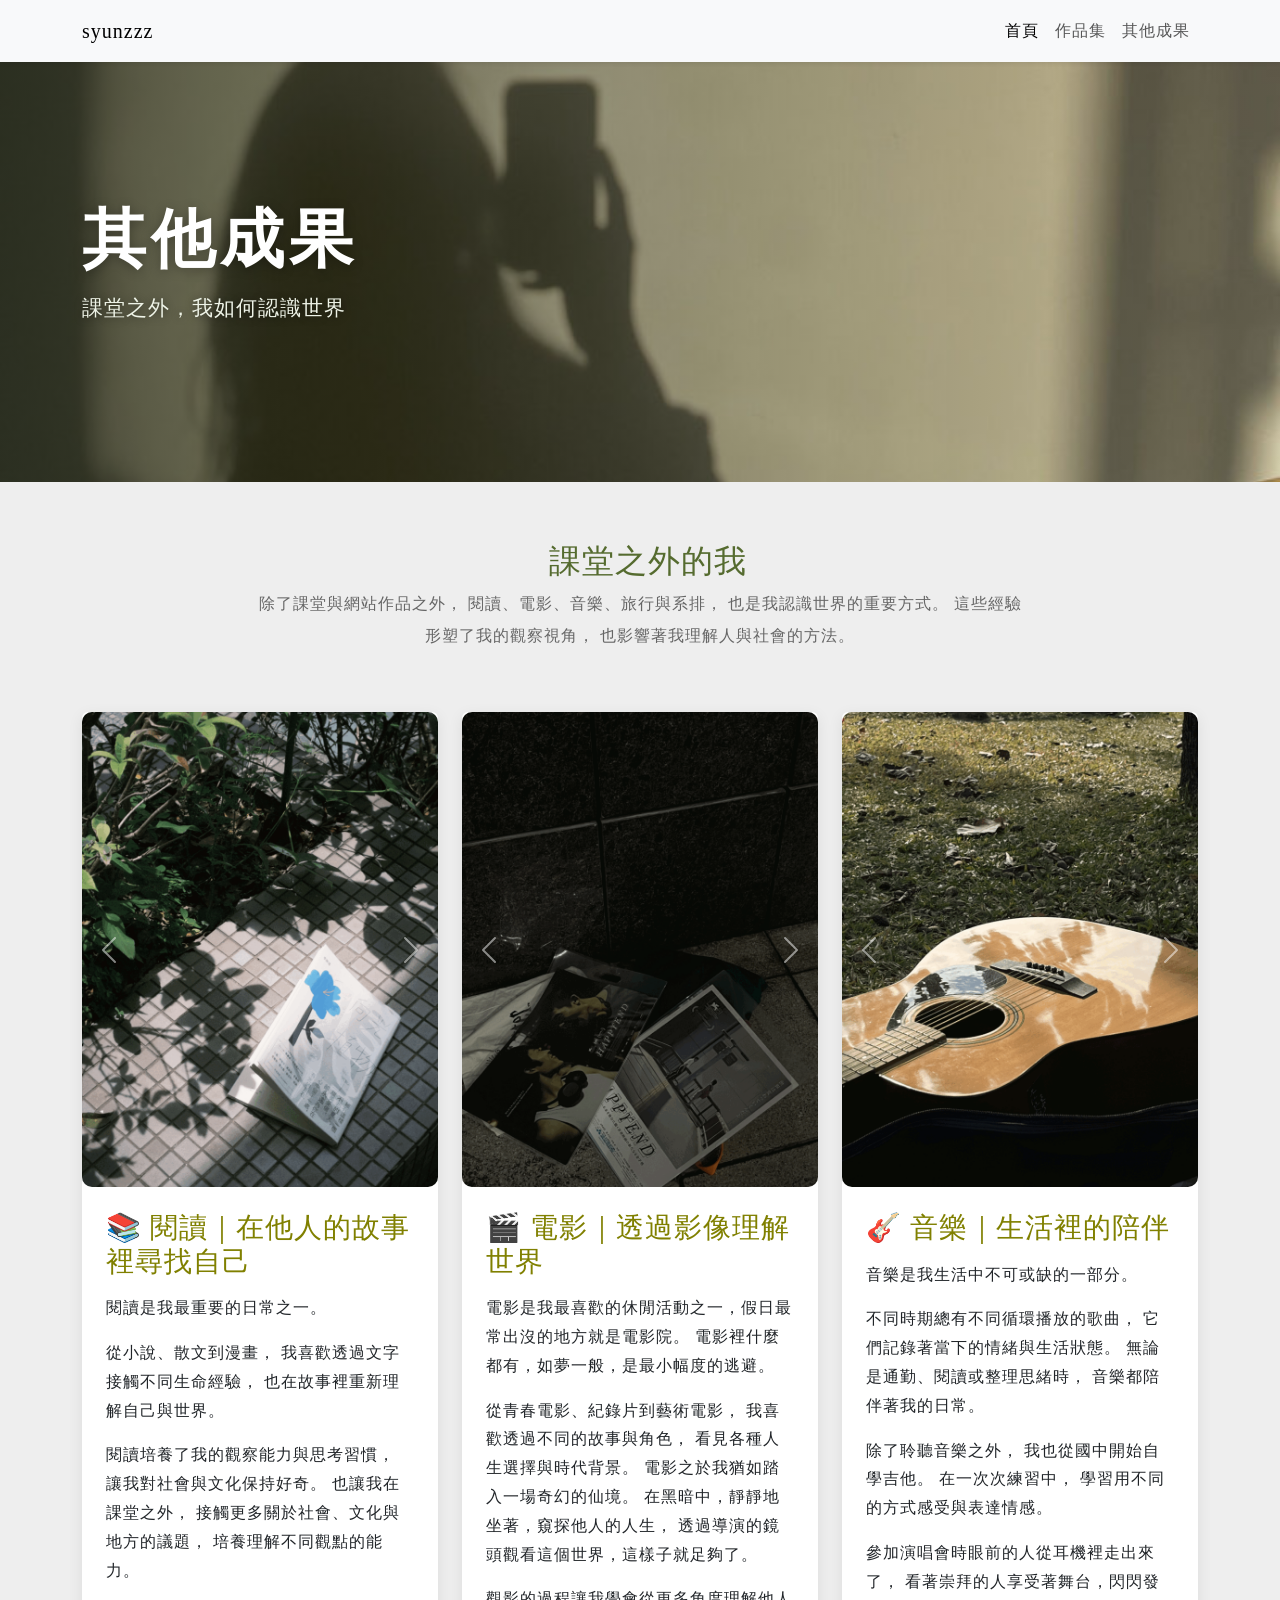
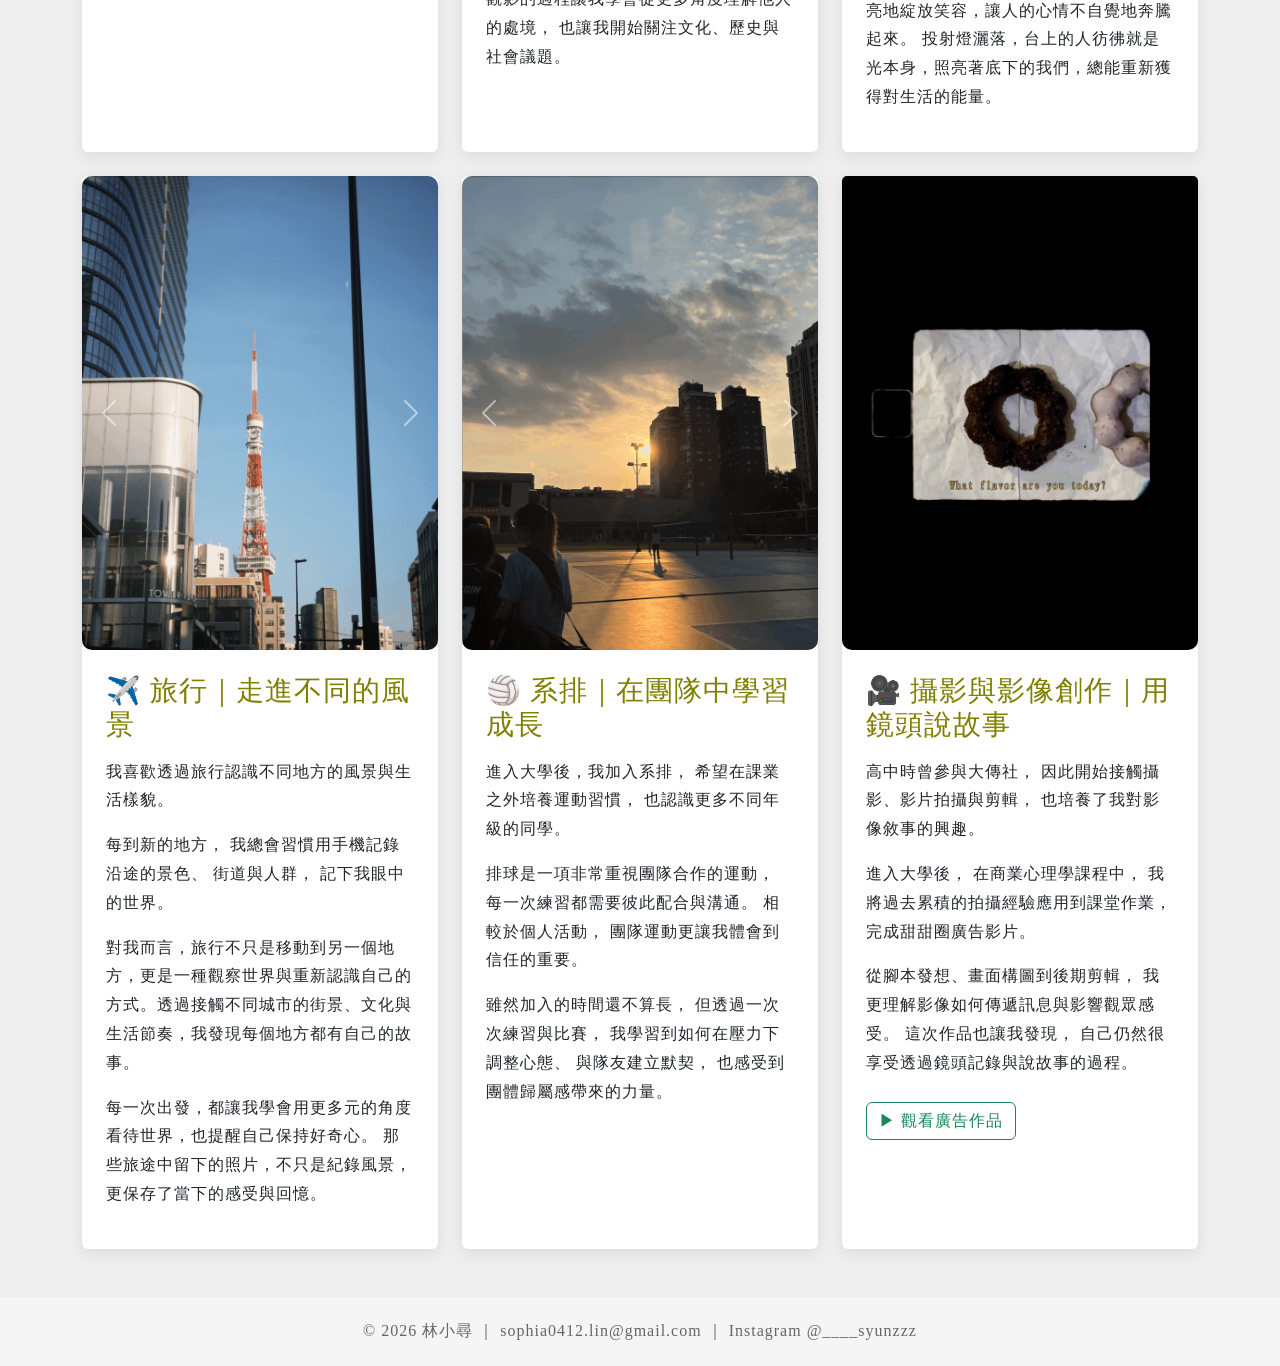
==== experience.html @ c0ab1a71 "Publish personal website" ====
<!DOCTYPE html>
<html lang="zh-TW">

<head>
    <meta charset="UTF-8">
    <meta name="viewport" content="width=device-width, initial-scale=1.0">

    <title>syunzzz</title>

    <!-- Bootstrap -->
    <link href="https://cdn.jsdelivr.net/npm/bootstrap@5.3.7/dist/css/bootstrap.min.css" rel="stylesheet">

    <!-- 自己的 CSS -->
    <link rel="stylesheet" href="./css/style.css">
</head>

<body>

    <!-- Navbar -->
    <nav class="navbar navbar-expand-lg navbar-light bg-light shadow-sm sticky-top">
        <div class="container">

            <a class="navbar-brand" href="index.html">
                syunzzz
            </a>

            <button class="navbar-toggler"
                    type="button"
                    data-bs-toggle="collapse"
                    data-bs-target="#navbarNav">

                <span class="navbar-toggler-icon"></span>

            </button>

            <div class="collapse navbar-collapse" id="navbarNav">

                <ul class="navbar-nav ms-auto">

                    <li class="nav-item">
                        <a class="nav-link active" href="index.html">
                            首頁
                        </a>
                    </li>

                    <li class="nav-item">
                        <a class="nav-link" href="portfolio.html">
                            作品集
                        </a>
                    </li>

                    <li class="nav-item">
                        <a class="nav-link" href="experience.html">
                            其他成果
                        </a>
                    </li>

                </ul>

            </div>

        </div>
    </nav>

    <!-- Hero -->
      <header class="hero">

        <div class="container">

            <h1>其他成果</h1>

            <p class="hero-text">
               課堂之外，我如何認識世界
            </p>
            

        </div>

        

    </header>


  <section class="intro-section">

    <div class="container">

        <h2>課堂之外的我</h2>

        <p>
            除了課堂與網站作品之外，
            閱讀、電影、音樂、旅行與系排，
            也是我認識世界的重要方式。

            這些經驗形塑了我的觀察視角，
            也影響著我理解人與社會的方法。
        </p>

    </div>

</section>
<main class="container my-5">
    

    <div class="row g-4">

   <div class="col-12 col-md-6">

<div class="card h-100">

<div id="bookCarousel"
     class="carousel slide"
     data-bs-ride="carousel">

<div class="carousel-inner">

<div class="carousel-item active">
<img src="./images/book1.png" class="d-block w-100">
</div>

<div class="carousel-item">
<img src="./images/book2.png" class="d-block w-100">
</div>

<div class="carousel-item">
<img src="./images/book3.png" class="d-block w-100">
</div>

<div class="carousel-item">
<img src="./images/book4.png" class="d-block w-100">
</div>

<div class="carousel-item">
<img src="./images/book5.png" class="d-block w-100">
</div>

<div class="carousel-item">
<img src="./images/book6.png" class="d-block w-100">
</div>

</div>

<button class="carousel-control-prev"
type="button"
data-bs-target="#bookCarousel"
data-bs-slide="prev">

<span class="carousel-control-prev-icon"></span>

</button>

<button class="carousel-control-next"
type="button"
data-bs-target="#bookCarousel"
data-bs-slide="next">

<span class="carousel-control-next-icon"></span>

</button>

</div>

<div class="card-body">

<h3>📚 閱讀｜在他人的故事裡尋找自己</h3>

<p>
閱讀是我最重要的日常之一。
</p>

<p>
從小說、散文到漫畫，
我喜歡透過文字接觸不同生命經驗，
也在故事裡重新理解自己與世界。
</p>

<p>
閱讀培養了我的觀察能力與思考習慣，
讓我對社會與文化保持好奇。
也讓我在課堂之外，
接觸更多關於社會、文化與地方的議題，
培養理解不同觀點的能力。
</p>

</div>

</div>

</div>
        <!-- 電影 Card -->
<div class="col-12 col-md-6">

    <div class="card h-100">

        <div id="movieCarousel" class="carousel slide"data-bs-ride="carousel">

            <div class="carousel-inner">

                <div class="carousel-item active">
                    <img src="./images/movie1.png" class="d-block w-100" alt="電影照片1">
                </div>

                <div class="carousel-item">
                    <img src="./images/movie2.png" class="d-block w-100" alt="電影照片2">
                </div>

                <div class="carousel-item">
                    <img src="./images/movie3.png" class="d-block w-100" alt="電影照片3">
                </div>

                <div class="carousel-item">
                    <img src="./images/movie4.png" class="d-block w-100" alt="電影照片4">
                </div>

                <div class="carousel-item">
                    <img src="./images/movie5.png" class="d-block w-100" alt="電影照片5">
                </div>

                <div class="carousel-item">
                    <img src="./images/movie6.png" class="d-block w-100" alt="電影照片6">
                </div>

                <div class="carousel-item">
                    <img src="./images/movie7.png" class="d-block w-100" alt="電影照片6">
                </div>

            </div>

            <button class="carousel-control-prev"
                    type="button"
                    data-bs-target="#movieCarousel"
                    data-bs-slide="prev">

                <span class="carousel-control-prev-icon"></span>

            </button>

            <button class="carousel-control-next"
                    type="button"
                    data-bs-target="#movieCarousel"
                    data-bs-slide="next">

                <span class="carousel-control-next-icon"></span>

            </button>

        </div>

        <div class="card-body">

            <h3>🎬 電影｜透過影像理解世界</h3>

            <p>
                電影是我最喜歡的休閒活動之一，假日最常出沒的地方就是電影院。
                電影裡什麼都有，如夢一般，是最小幅度的逃避。
            </p>

            <p>
                從青春電影、紀錄片到藝術電影，
                我喜歡透過不同的故事與角色，
                看見各種人生選擇與時代背景。
                電影之於我猶如踏入一場奇幻的仙境。
                在黑暗中，靜靜地坐著，窺探他人的人生，
                透過導演的鏡頭觀看這個世界，這樣子就足夠了。
            </p>

            <p>
                觀影的過程讓我學會從更多角度理解他人的處境，
                也讓我開始關注文化、歷史與社會議題。
            </p>

        </div>

    </div>

</div>

       <!-- 音樂 Card -->
<div class="col-12 col-md-6">

    <div class="card h-100">

        <div id="musicCarousel" class="carousel slide"data-bs-ride="carousel">

            <div class="carousel-inner">

                <div class="carousel-item active">
                    <img src="./images/music1.png" class="d-block w-100" alt="音樂照片1">
                </div>

                <div class="carousel-item">
                    <img src="./images/music2.png" class="d-block w-100" alt="音樂照片2">
                </div>

                <div class="carousel-item">
                    <img src="./images/music3.png" class="d-block w-100" alt="音樂照片3">
                </div>

                <div class="carousel-item">
                    <img src="./images/music4.png" class="d-block w-100" alt="音樂照片4">
                </div>

                <div class="carousel-item">
                    <img src="./images/music5.png" class="d-block w-100" alt="音樂照片5">
                </div>

                <div class="carousel-item">
                    <img src="./images/music6.png" class="d-block w-100" alt="音樂照片6">
                </div>

            </div>

            <button class="carousel-control-prev"
                    type="button"
                    data-bs-target="#musicCarousel"
                    data-bs-slide="prev">

                <span class="carousel-control-prev-icon"></span>

            </button>

            <button class="carousel-control-next"
                    type="button"
                    data-bs-target="#musicCarousel"
                    data-bs-slide="next">

                <span class="carousel-control-next-icon"></span>

            </button>

        </div>

        <div class="card-body">

            <h3>🎸 音樂｜生活裡的陪伴</h3>

            <p>
                音樂是我生活中不可或缺的一部分。
            </p>

            <p>
                不同時期總有不同循環播放的歌曲，
                它們記錄著當下的情緒與生活狀態。
                無論是通勤、閱讀或整理思緒時，
                音樂都陪伴著我的日常。
            </p>

            <p>
                除了聆聽音樂之外，
                我也從國中開始自學吉他。
                在一次次練習中，
                學習用不同的方式感受與表達情感。
                </p>
                <p>
                參加演唱會時眼前的人從耳機裡走出來了，
                看著崇拜的人享受著舞台，閃閃發亮地綻放笑容，讓人的心情不自覺地奔騰起來。
                投射燈灑落，台上的人彷彿就是光本身，照亮著底下的我們，總能重新獲得對生活的能量。                      
                

            </p>

        </div>

    </div>

</div>

    <!-- 旅行 Card -->
<div class="col-12 col-md-6">

    <div class="card h-100">

        <div id="travelCarousel" class="carousel slide"data-bs-ride="carousel">

            <div class="carousel-inner">

                <div class="carousel-item active">
                    <img src="./images/travel1.png" class="d-block w-100" alt="旅行照片1">
                </div>

                <div class="carousel-item">
                    <img src="./images/travel2.png" class="d-block w-100" alt="旅行照片2">
                </div>

                <div class="carousel-item">
                    <img src="./images/travel3.png" class="d-block w-100" alt="旅行照片3">
                </div>

                <div class="carousel-item">
                    <img src="./images/travel4.png" class="d-block w-100" alt="旅行照片4">
                </div>

                <div class="carousel-item">
                    <img src="./images/travel5.png" class="d-block w-100" alt="旅行照片5">
                </div>

                <div class="carousel-item">
                    <img src="./images/travel6.png" class="d-block w-100" alt="旅行照片6">
                </div>

                <div class="carousel-item">
                    <img src="./images/travel77.png" class="d-block w-100" alt="旅行照片7">
                </div>

                <div class="carousel-item">
                    <img src="./images/travel88.png" class="d-block w-100" alt="旅行照片8">
                </div>

                <div class="carousel-item">
                    <img src="./images/travel99.png" class="d-block w-100" alt="旅行照片9">
                </div>

                <div class="carousel-item">
                    <img src="./images/travel100.png" class="d-block w-100" alt="旅行照片10">
                </div>

            </div>

            <button class="carousel-control-prev"
                    type="button"
                    data-bs-target="#travelCarousel"
                    data-bs-slide="prev">

                <span class="carousel-control-prev-icon"></span>

            </button>

            <button class="carousel-control-next"
                    type="button"
                    data-bs-target="#travelCarousel"
                    data-bs-slide="next">

                <span class="carousel-control-next-icon"></span>

            </button>

        </div>

        <div class="card-body">

            <h3>✈️ 旅行｜走進不同的風景</h3>

            <p>
                我喜歡透過旅行認識不同地方的風景與生活樣貌。
            </p>

            <p>
                每到新的地方，
                我總會習慣用手機記錄沿途的景色、
                街道與人群，
                記下我眼中的世界。
            </p>

            <p>
               對我而言，旅行不只是移動到另一個地方，更是一種觀察世界與重新認識自己的方式。透過接觸不同城市的街景、文化與生活節奏，我發現每個地方都有自己的故事。

            </p>
            <p>
                每一次出發，都讓我學會用更多元的角度看待世界，也提醒自己保持好奇心。
                那些旅途中留下的照片，不只是紀錄風景，更保存了當下的感受與回憶。

            </p>

        </div>

    </div>


</div>
<!-- 系排 Card -->
<div class="col-12 col-md-6">

    <div class="card h-100">

        <div id="volleyballCarousel" class="carousel slide"data-bs-ride="carousel">

            <div class="carousel-inner">

                <div class="carousel-item active">
                    <img src="./images/volleyball1.png"
                         class="d-block w-100"
                         alt="系排照片1">
                </div>

                <div class="carousel-item">
                    <img src="./images/volleyball2.png"
                         class="d-block w-100"
                         alt="系排照片2">
                </div>

                <div class="carousel-item">
                    <img src="./images/volleyball33.png"
                         class="d-block w-100"
                         alt="系排照片3">
                </div>

                <div class="carousel-item">
                    <img src="./images/volleyball4.png"
                         class="d-block w-100"
                         alt="系排照片4">
                </div>

            </div>

            <button class="carousel-control-prev"
                    type="button"
                    data-bs-target="#volleyballCarousel"
                    data-bs-slide="prev">

                <span class="carousel-control-prev-icon"></span>

            </button>

            <button class="carousel-control-next"
                    type="button"
                    data-bs-target="#volleyballCarousel"
                    data-bs-slide="next">

                <span class="carousel-control-next-icon"></span>

            </button>

        </div>

        <div class="card-body">

            <h3>🏐 系排｜在團隊中學習成長</h3>

            <p>
                進入大學後，我加入系排，
                希望在課業之外培養運動習慣，
                也認識更多不同年級的同學。
            </p>

            <p>
                排球是一項非常重視團隊合作的運動，
                每一次練習都需要彼此配合與溝通。
                相較於個人活動，
                團隊運動更讓我體會到信任的重要。
            </p>

            <p>
                雖然加入的時間還不算長，
                但透過一次次練習與比賽，
                我學習到如何在壓力下調整心態、
                與隊友建立默契，
                也感受到團體歸屬感帶來的力量。
                
            </p>

        </div>

    </div>

    

</div>

<!-- 攝影與影像創作 Card -->
<div class="col-lg-6">

    <div class="card h-100">

        <a href="https://youtu.be/96u1n-49oIw"
           target="_blank">

            <img src="./images/donut.png"
                 class="card-img-top"
                 alt="甜甜圈廣告作品">

        </a>

        <div class="card-body">

            <h3>🎥 攝影與影像創作｜用鏡頭說故事</h3>

            <p>
                高中時曾參與大傳社，
                因此開始接觸攝影、影片拍攝與剪輯，
                也培養了我對影像敘事的興趣。
            </p>

            <p>
                進入大學後，
                在商業心理學課程中，
                我將過去累積的拍攝經驗應用到課堂作業，
                完成甜甜圈廣告影片。
            </p>

            <p>
                從腳本發想、畫面構圖到後期剪輯，
                我更理解影像如何傳遞訊息與影響觀眾感受。
                這次作品也讓我發現，
                自己仍然很享受透過鏡頭記錄與說故事的過程。
            </p>

            <a href="https://youtu.be/96u1n-49oIw"
               target="_blank"
               class="btn btn-outline-success mt-2">

                ▶ 觀看廣告作品

            </a>

        </div>

    </div>

</div>
    </div>

    

</main>
    <!-- Footer -->
    <footer>

        © 2026 林小尋 ｜ sophia0412.lin@gmail.com ｜ Instagram @____syunzzz

    </footer>

    <!-- Bootstrap JS -->
    <script src="https://cdn.jsdelivr.net/npm/bootstrap@5.3.7/dist/js/bootstrap.bundle.min.js"></script>

</body>

</html>
---- css/style.css ----
html{
    scroll-behavior:smooth;
}

body{
    font-family: serif, Arial, "Noto Serif TC", PMingLiU, "Microsoft JhengHei";
    background-color:#eee;
    color:#333;
    line-height: 1.8;
    letter-spacing: 1px;
    margin: 0;
}

/* ===== HERO ===== */
.hero{
    background-image:
    linear-gradient(90deg, rgba(35, 42, 30, 0.78), rgba(35, 42, 30, 0.18)),
    url("../images/IMG_header.jpeg");

    background-size: cover;
    background-position: center;
    background-repeat: no-repeat;

    min-height: 420px;
    display: flex;
    align-items: center;

    padding: 80px 20px;
}

.hero .container{
    text-align:left;
}
.hero h1{
    color:#fff;
    font-size: clamp(2.3rem, 5vw, 4.5rem);
    font-weight: 700;
    line-height: 1.25;
    letter-spacing: 0.08em;
    text-shadow: 0 2px 12px rgba(0,0,0,0.3);
}
/*.hero h1{
    color: olive;
}*/

.hero-text{
    max-width: 680px;
    color: #eef3e7;
    font-size: clamp(1.05rem, 2vw, 1.3rem);
    line-height: 1.9;
    text-shadow: 0 1px 8px rgba(0,0,0,0.45);
}

/* ===== LINKS ===== */
a{
    color: olive;
    font-size: 18px;
    text-decoration: none;
}

a:hover{
    color: #556b2f;
    text-decoration: underline;
}

/* ===== MAIN LAYOUT ===== */
main{
    padding-inline: 10vw;
    margin-top: 4rem;
}

/* ===== INTRO SECTION ===== */
.content-section{
    margin-top: 3rem;

}
.intro-section{
    max-width: 800px;
    margin: 60px auto;
    text-align: center;
}

.intro-section h2{
    border: none;
    color: #556b2f;
}

.intro-section p{
    color: #666;
    line-height: 2;
}

/* ===== HEADINGS ===== */
h2{
    border-left: 5px solid olive;
    padding-left: 1rem;
}

h6{
    color: darkslateblue;
}

/* ===== CARDS ===== */
.card{
    border: none;
    box-shadow: 0 4px 15px rgba(0,0,0,0.08);
}

.card-body{
    padding: 1.5rem;
}

.card h3{
    color: olive;
    margin-bottom: 1rem;
}

/* ===== CARD IMAGE (重要) ===== */
.card-img-top{
    width: 100%;
    /*aspect-ratio: 4 / 3;*/
    object-fit: cover;
}

/* ===== CAROUSEL IMAGE ===== */
.carousel img{
    width: 100%;
    aspect-ratio: 3 / 4;
    object-fit: cover;
}

/* ===== GLOBAL IMG SAFETY ===== */
img{
    max-width: 100%;
    height: auto;
    display: block;
    border-radius: 10px;
}

/* ===== HOME SECTION ===== */
.home-container{
    display: flex;
    align-items: center;
    gap: 20px;
}

@media (max-width: 768px){
    .home-container{
        flex-direction: column;
        align-items: center;
    }

    .home-container img{
        width: 70%;
        max-width: 250px;
    }

    .home-container .text{
        width: 100%;
    }
}

/* ===== FOOTER ===== */
footer{
    text-align: center;
    padding: 20px;
    background: #f5f5f5;
    color: #666;
}

/* ===== SUB HERO ===== */
.sub-hero{
    background-color: #e9e5df;
    text-align: center;
    padding: 80px 20px;
    margin-bottom: 40px;
}

/* ===== EXPERIENCE CARD GRID ===== */
@media (min-width: 992px){
    .intro-section + main .row > [class*="col-"]{
        flex: 0 0 auto;
        width: 33.333333%;
    }
}
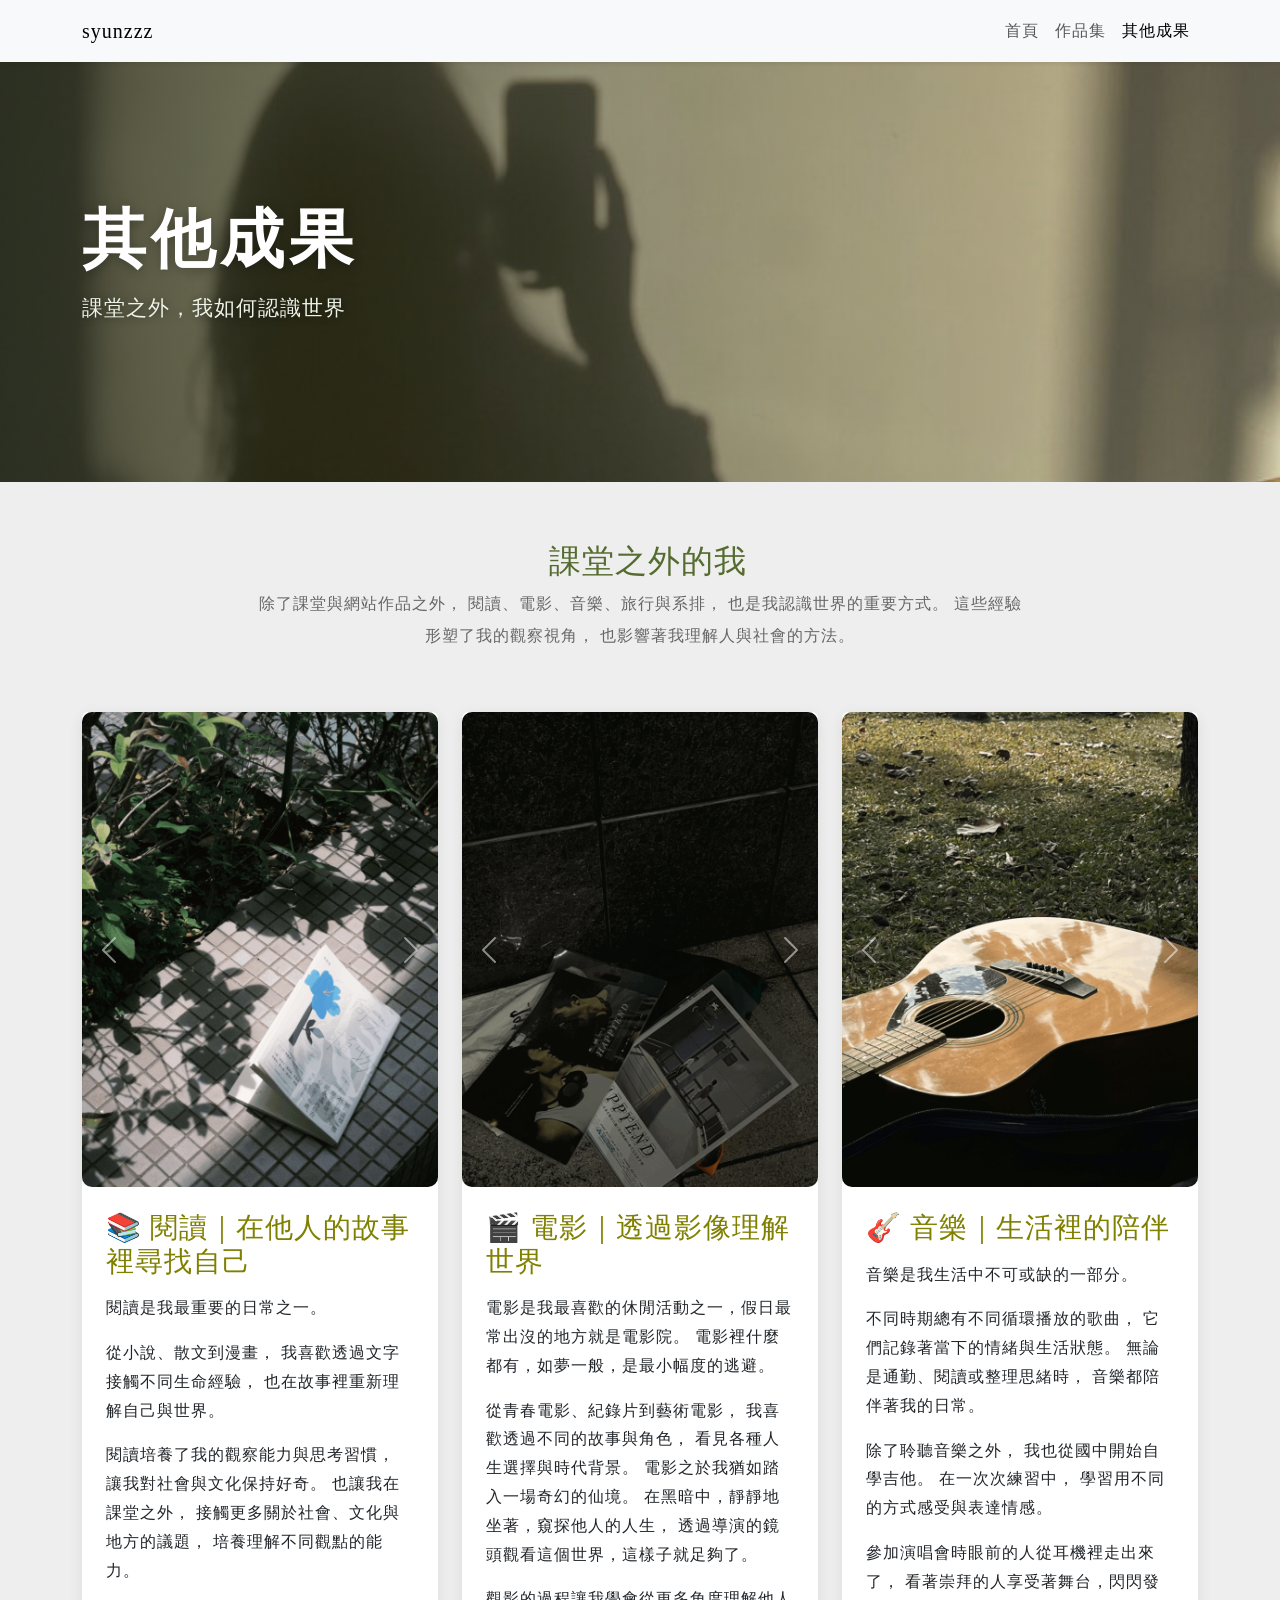
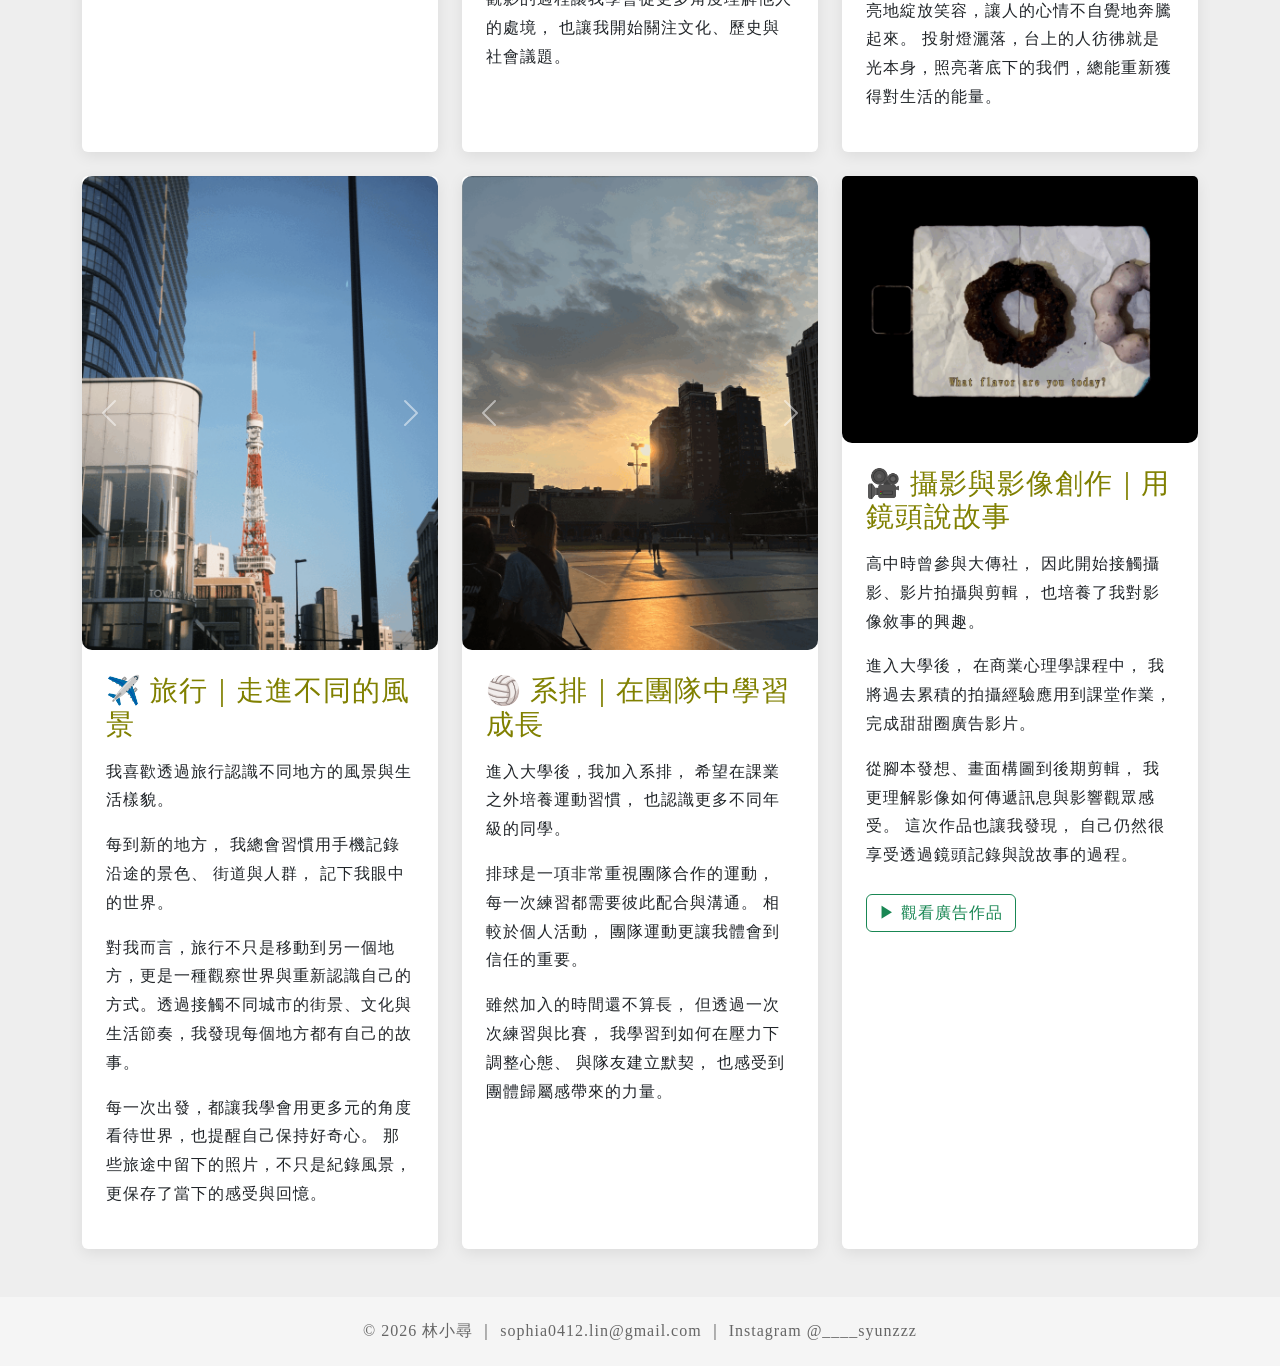
==== commit 25a2d566: "Align site with Bootstrap rubric" ====
--- a/experience.html
+++ b/experience.html
@@ -27,7 +27,10 @@
             <button class="navbar-toggler"
                     type="button"
                     data-bs-toggle="collapse"
-                    data-bs-target="#navbarNav">
+                    data-bs-target="#navbarNav"
+                    aria-controls="navbarNav"
+                    aria-expanded="false"
+                    aria-label="切換導覽選單">
 
                 <span class="navbar-toggler-icon"></span>
 
@@ -38,7 +41,7 @@
                 <ul class="navbar-nav ms-auto">
 
                     <li class="nav-item">
-                        <a class="nav-link active" href="index.html">
+                        <a class="nav-link" href="index.html">
                             首頁
                         </a>
                     </li>
@@ -50,7 +53,7 @@
                     </li>
 
                     <li class="nav-item">
-                        <a class="nav-link" href="experience.html">
+                        <a class="nav-link active" href="experience.html">
                             其他成果
                         </a>
                     </li>
@@ -104,7 +107,7 @@
 
     <div class="row g-4">
 
-   <div class="col-12 col-md-6">
+   <div class="col-12 col-md-6 col-lg-4">
 
 <div class="card h-100">
 
@@ -115,27 +118,19 @@
 <div class="carousel-inner">
 
 <div class="carousel-item active">
-<img src="./images/book1.png" class="d-block w-100">
+<img src="./images/book1.png" class="d-block w-100" alt="閱讀照片1">
 </div>
 
 <div class="carousel-item">
-<img src="./images/book2.png" class="d-block w-100">
+<img src="./images/book2.png" class="d-block w-100" alt="閱讀照片2">
 </div>
 
 <div class="carousel-item">
-<img src="./images/book3.png" class="d-block w-100">
+<img src="./images/book3.png" class="d-block w-100" alt="閱讀照片3">
 </div>
 
 <div class="carousel-item">
-<img src="./images/book4.png" class="d-block w-100">
-</div>
-
-<div class="carousel-item">
-<img src="./images/book5.png" class="d-block w-100">
-</div>
-
-<div class="carousel-item">
-<img src="./images/book6.png" class="d-block w-100">
+<img src="./images/book4.png" class="d-block w-100" alt="閱讀照片4">
 </div>
 
 </div>
@@ -188,7 +183,7 @@
 
 </div>
         <!-- 電影 Card -->
-<div class="col-12 col-md-6">
+<div class="col-12 col-md-6 col-lg-4">
 
     <div class="card h-100">
 
@@ -201,10 +196,6 @@
                 </div>
 
                 <div class="carousel-item">
-                    <img src="./images/movie2.png" class="d-block w-100" alt="電影照片2">
-                </div>
-
-                <div class="carousel-item">
                     <img src="./images/movie3.png" class="d-block w-100" alt="電影照片3">
                 </div>
 
@@ -214,10 +205,6 @@
 
                 <div class="carousel-item">
                     <img src="./images/movie5.png" class="d-block w-100" alt="電影照片5">
-                </div>
-
-                <div class="carousel-item">
-                    <img src="./images/movie6.png" class="d-block w-100" alt="電影照片6">
                 </div>
 
                 <div class="carousel-item">
@@ -276,7 +263,7 @@
 </div>
 
        <!-- 音樂 Card -->
-<div class="col-12 col-md-6">
+<div class="col-12 col-md-6 col-lg-4">
 
     <div class="card h-100">
 
@@ -289,15 +276,7 @@
                 </div>
 
                 <div class="carousel-item">
-                    <img src="./images/music2.png" class="d-block w-100" alt="音樂照片2">
-                </div>
-
-                <div class="carousel-item">
                     <img src="./images/music3.png" class="d-block w-100" alt="音樂照片3">
-                </div>
-
-                <div class="carousel-item">
-                    <img src="./images/music4.png" class="d-block w-100" alt="音樂照片4">
                 </div>
 
                 <div class="carousel-item">
@@ -366,7 +345,7 @@
 </div>
 
     <!-- 旅行 Card -->
-<div class="col-12 col-md-6">
+<div class="col-12 col-md-6 col-lg-4">
 
     <div class="card h-100">
 
@@ -383,31 +362,11 @@
                 </div>
 
                 <div class="carousel-item">
-                    <img src="./images/travel3.png" class="d-block w-100" alt="旅行照片3">
-                </div>
-
-                <div class="carousel-item">
                     <img src="./images/travel4.png" class="d-block w-100" alt="旅行照片4">
                 </div>
 
                 <div class="carousel-item">
-                    <img src="./images/travel5.png" class="d-block w-100" alt="旅行照片5">
-                </div>
-
-                <div class="carousel-item">
                     <img src="./images/travel6.png" class="d-block w-100" alt="旅行照片6">
-                </div>
-
-                <div class="carousel-item">
-                    <img src="./images/travel77.png" class="d-block w-100" alt="旅行照片7">
-                </div>
-
-                <div class="carousel-item">
-                    <img src="./images/travel88.png" class="d-block w-100" alt="旅行照片8">
-                </div>
-
-                <div class="carousel-item">
-                    <img src="./images/travel99.png" class="d-block w-100" alt="旅行照片9">
                 </div>
 
                 <div class="carousel-item">
@@ -468,7 +427,7 @@
 
 </div>
 <!-- 系排 Card -->
-<div class="col-12 col-md-6">
+<div class="col-12 col-md-6 col-lg-4">
 
     <div class="card h-100">
 
@@ -557,7 +516,7 @@
 </div>
 
 <!-- 攝影與影像創作 Card -->
-<div class="col-lg-6">
+<div class="col-12 col-md-6 col-lg-4">
 
     <div class="card h-100">
 
@@ -624,4 +583,4 @@
 
 </body>
 
-</html>+</html>
--- a/css/style.css
+++ b/css/style.css
@@ -118,7 +118,7 @@
 /* ===== CARD IMAGE (重要) ===== */
 .card-img-top{
     width: 100%;
-    /*aspect-ratio: 4 / 3;*/
+    aspect-ratio: 4 / 3;
     object-fit: cover;
 }
 
@@ -175,11 +175,3 @@
     padding: 80px 20px;
     margin-bottom: 40px;
 }
-
-/* ===== EXPERIENCE CARD GRID ===== */
-@media (min-width: 992px){
-    .intro-section + main .row > [class*="col-"]{
-        flex: 0 0 auto;
-        width: 33.333333%;
-    }
-}
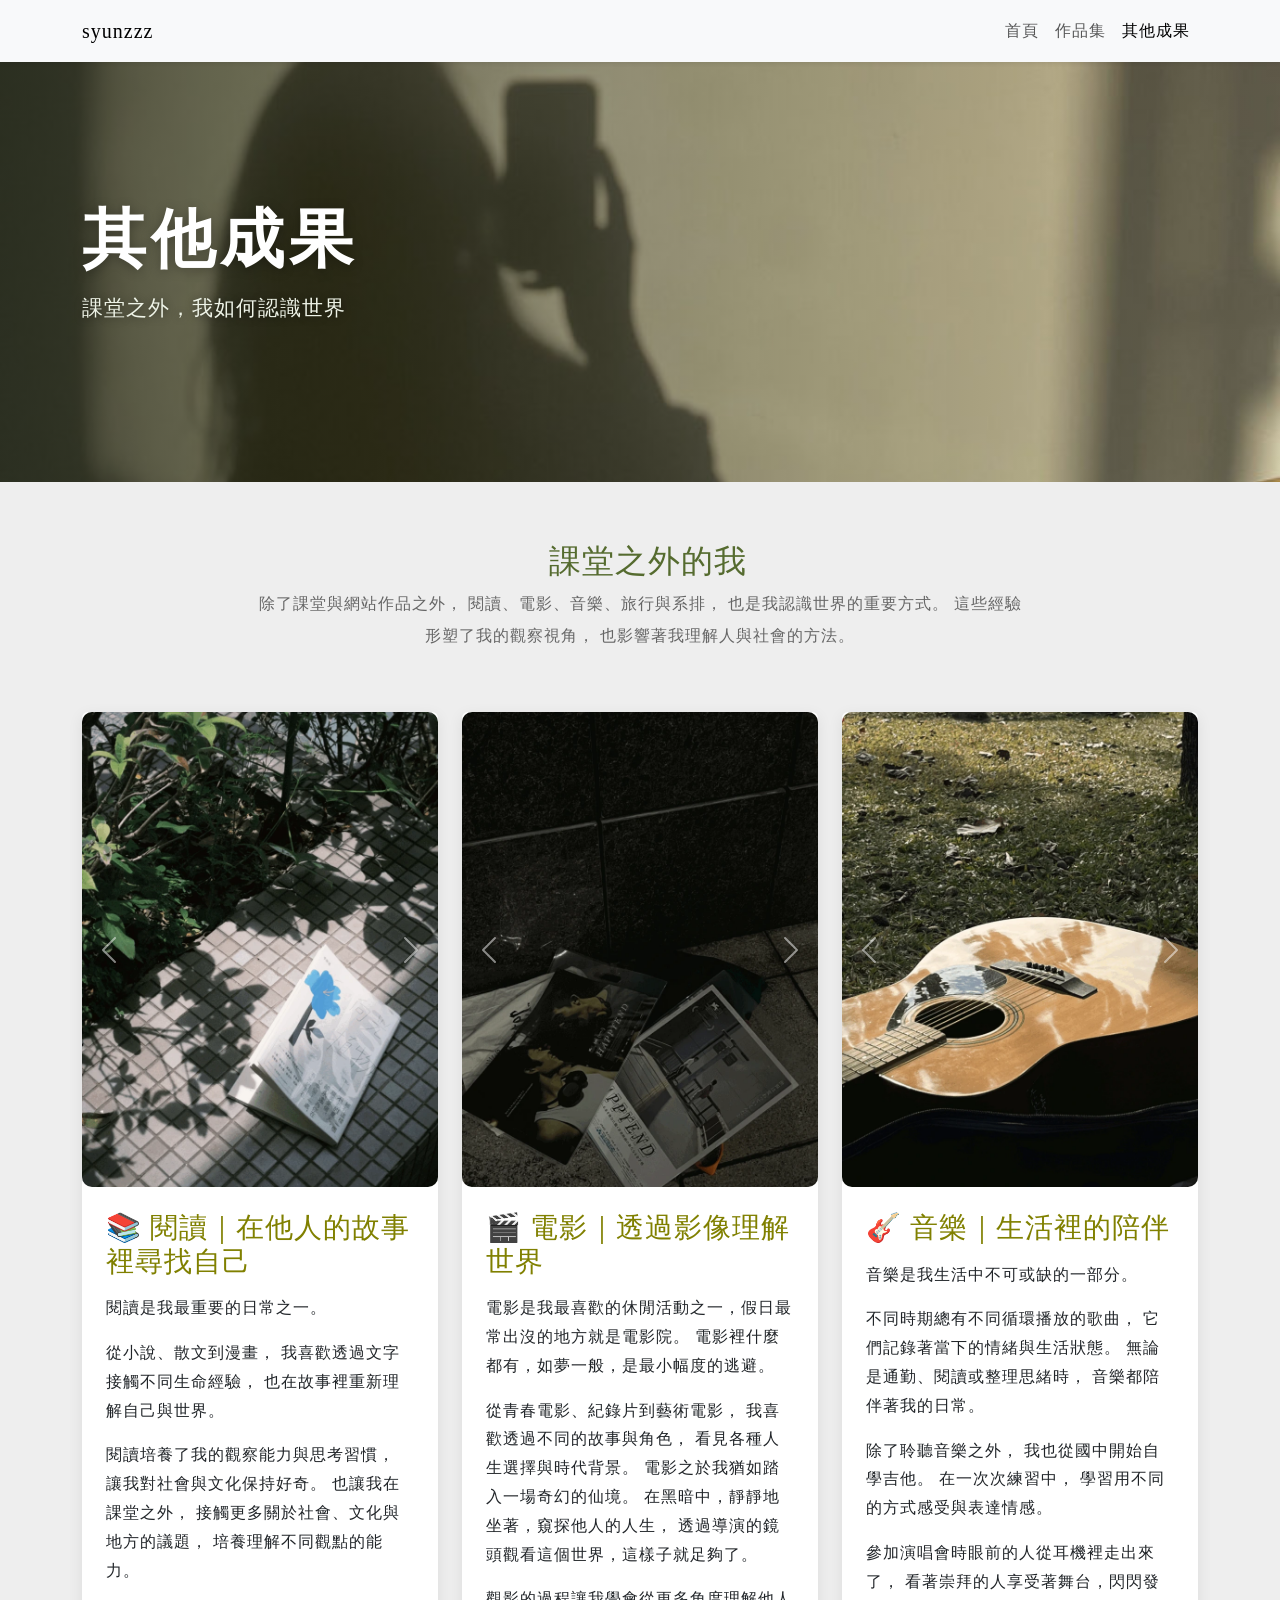
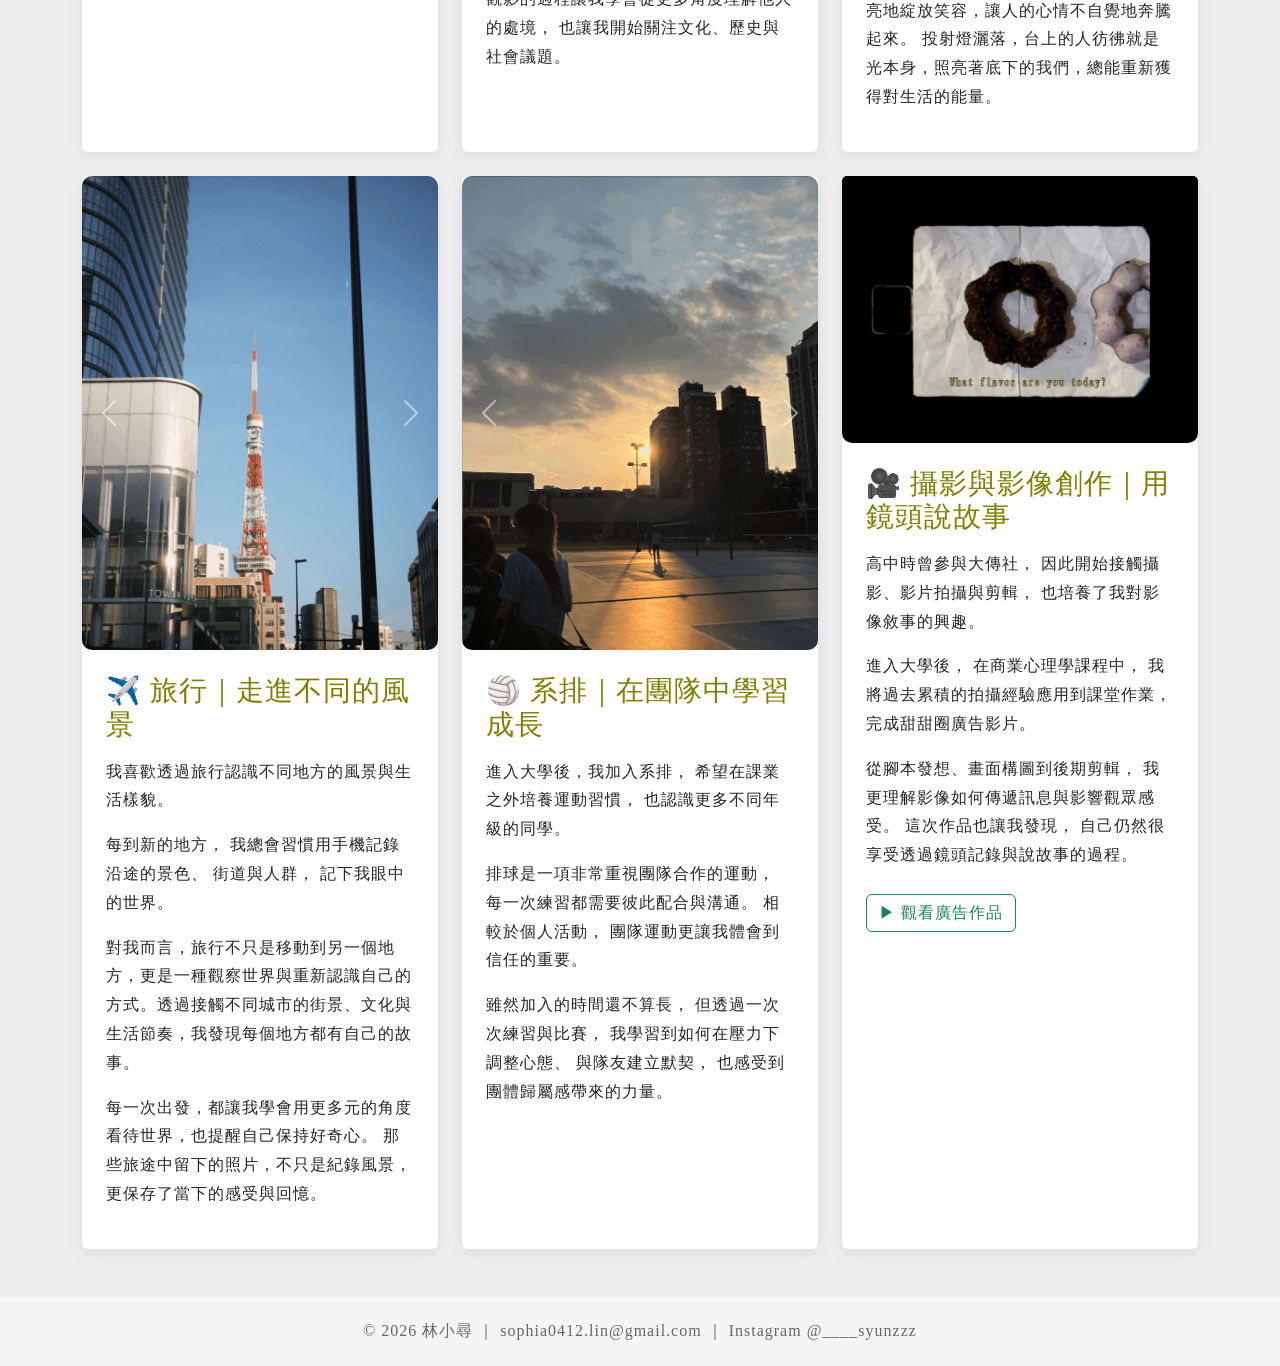
==== commit c199ee3e: "Optimize carousel images with WebP" ====
--- a/experience.html
+++ b/experience.html
@@ -118,19 +118,19 @@
 <div class="carousel-inner">
 
 <div class="carousel-item active">
-<img src="./images/book1.png" class="d-block w-100" alt="閱讀照片1">
+<img src="./images/book1.webp" class="d-block w-100" alt="閱讀照片1">
 </div>
 
 <div class="carousel-item">
-<img src="./images/book2.png" class="d-block w-100" alt="閱讀照片2">
+<img src="./images/book2.webp" class="d-block w-100" alt="閱讀照片2">
 </div>
 
 <div class="carousel-item">
-<img src="./images/book3.png" class="d-block w-100" alt="閱讀照片3">
+<img src="./images/book3.webp" class="d-block w-100" alt="閱讀照片3">
 </div>
 
 <div class="carousel-item">
-<img src="./images/book4.png" class="d-block w-100" alt="閱讀照片4">
+<img src="./images/book4.webp" class="d-block w-100" alt="閱讀照片4">
 </div>
 
 </div>
@@ -192,23 +192,23 @@
             <div class="carousel-inner">
 
                 <div class="carousel-item active">
-                    <img src="./images/movie1.png" class="d-block w-100" alt="電影照片1">
-                </div>
-
-                <div class="carousel-item">
-                    <img src="./images/movie3.png" class="d-block w-100" alt="電影照片3">
-                </div>
-
-                <div class="carousel-item">
-                    <img src="./images/movie4.png" class="d-block w-100" alt="電影照片4">
-                </div>
-
-                <div class="carousel-item">
-                    <img src="./images/movie5.png" class="d-block w-100" alt="電影照片5">
-                </div>
-
-                <div class="carousel-item">
-                    <img src="./images/movie7.png" class="d-block w-100" alt="電影照片6">
+                    <img src="./images/movie1.webp" class="d-block w-100" alt="電影照片1">
+                </div>
+
+                <div class="carousel-item">
+                    <img src="./images/movie3.webp" class="d-block w-100" alt="電影照片3">
+                </div>
+
+                <div class="carousel-item">
+                    <img src="./images/movie4.webp" class="d-block w-100" alt="電影照片4">
+                </div>
+
+                <div class="carousel-item">
+                    <img src="./images/movie5.webp" class="d-block w-100" alt="電影照片5">
+                </div>
+
+                <div class="carousel-item">
+                    <img src="./images/movie7.webp" class="d-block w-100" alt="電影照片6">
                 </div>
 
             </div>
@@ -272,19 +272,19 @@
             <div class="carousel-inner">
 
                 <div class="carousel-item active">
-                    <img src="./images/music1.png" class="d-block w-100" alt="音樂照片1">
-                </div>
-
-                <div class="carousel-item">
-                    <img src="./images/music3.png" class="d-block w-100" alt="音樂照片3">
-                </div>
-
-                <div class="carousel-item">
-                    <img src="./images/music5.png" class="d-block w-100" alt="音樂照片5">
-                </div>
-
-                <div class="carousel-item">
-                    <img src="./images/music6.png" class="d-block w-100" alt="音樂照片6">
+                    <img src="./images/music1.webp" class="d-block w-100" alt="音樂照片1">
+                </div>
+
+                <div class="carousel-item">
+                    <img src="./images/music3.webp" class="d-block w-100" alt="音樂照片3">
+                </div>
+
+                <div class="carousel-item">
+                    <img src="./images/music5.webp" class="d-block w-100" alt="音樂照片5">
+                </div>
+
+                <div class="carousel-item">
+                    <img src="./images/music6.webp" class="d-block w-100" alt="音樂照片6">
                 </div>
 
             </div>
@@ -354,23 +354,23 @@
             <div class="carousel-inner">
 
                 <div class="carousel-item active">
-                    <img src="./images/travel1.png" class="d-block w-100" alt="旅行照片1">
-                </div>
-
-                <div class="carousel-item">
-                    <img src="./images/travel2.png" class="d-block w-100" alt="旅行照片2">
-                </div>
-
-                <div class="carousel-item">
-                    <img src="./images/travel4.png" class="d-block w-100" alt="旅行照片4">
-                </div>
-
-                <div class="carousel-item">
-                    <img src="./images/travel6.png" class="d-block w-100" alt="旅行照片6">
-                </div>
-
-                <div class="carousel-item">
-                    <img src="./images/travel100.png" class="d-block w-100" alt="旅行照片10">
+                    <img src="./images/travel1.webp" class="d-block w-100" alt="旅行照片1">
+                </div>
+
+                <div class="carousel-item">
+                    <img src="./images/travel2.webp" class="d-block w-100" alt="旅行照片2">
+                </div>
+
+                <div class="carousel-item">
+                    <img src="./images/travel4.webp" class="d-block w-100" alt="旅行照片4">
+                </div>
+
+                <div class="carousel-item">
+                    <img src="./images/travel6.webp" class="d-block w-100" alt="旅行照片6">
+                </div>
+
+                <div class="carousel-item">
+                    <img src="./images/travel100.webp" class="d-block w-100" alt="旅行照片10">
                 </div>
 
             </div>
@@ -436,25 +436,25 @@
             <div class="carousel-inner">
 
                 <div class="carousel-item active">
-                    <img src="./images/volleyball1.png"
+                    <img src="./images/volleyball1.webp"
                          class="d-block w-100"
                          alt="系排照片1">
                 </div>
 
                 <div class="carousel-item">
-                    <img src="./images/volleyball2.png"
+                    <img src="./images/volleyball2.webp"
                          class="d-block w-100"
                          alt="系排照片2">
                 </div>
 
                 <div class="carousel-item">
-                    <img src="./images/volleyball33.png"
+                    <img src="./images/volleyball33.webp"
                          class="d-block w-100"
                          alt="系排照片3">
                 </div>
 
                 <div class="carousel-item">
-                    <img src="./images/volleyball4.png"
+                    <img src="./images/volleyball4.webp"
                          class="d-block w-100"
                          alt="系排照片4">
                 </div>
